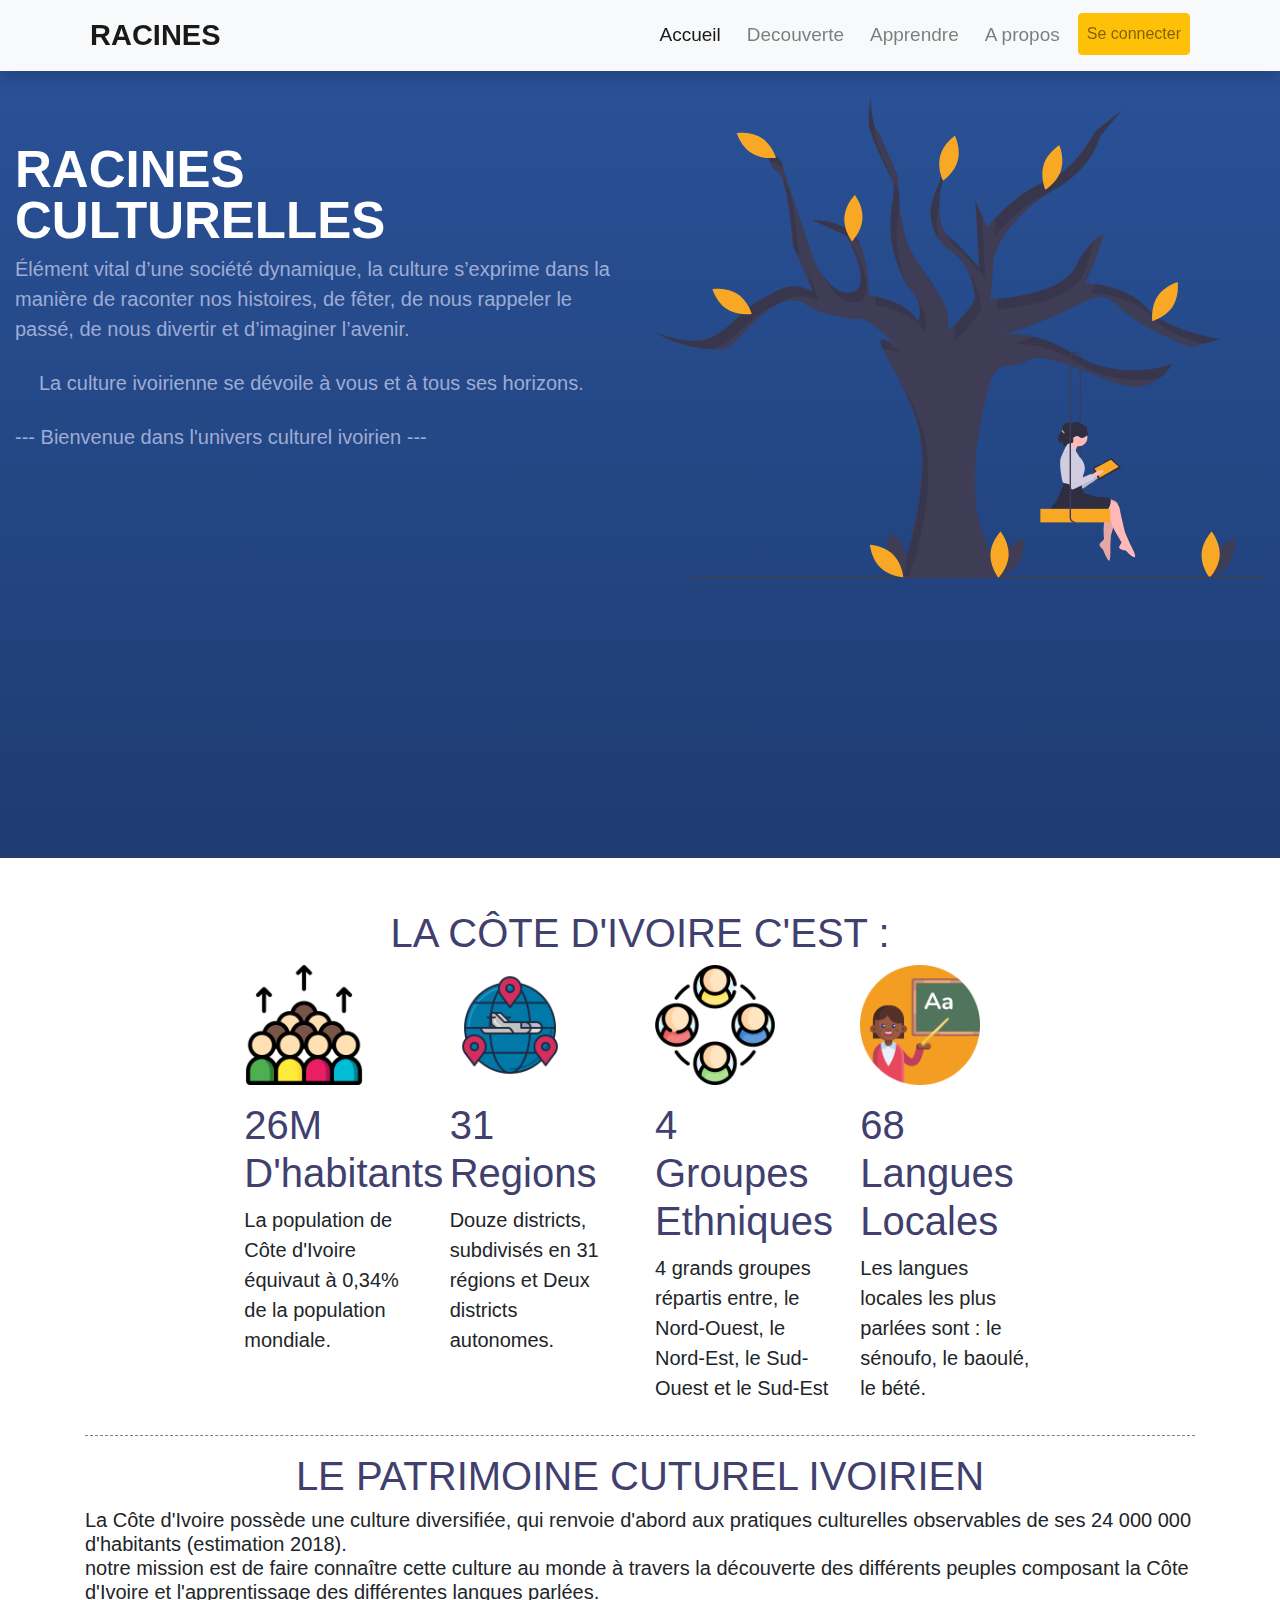
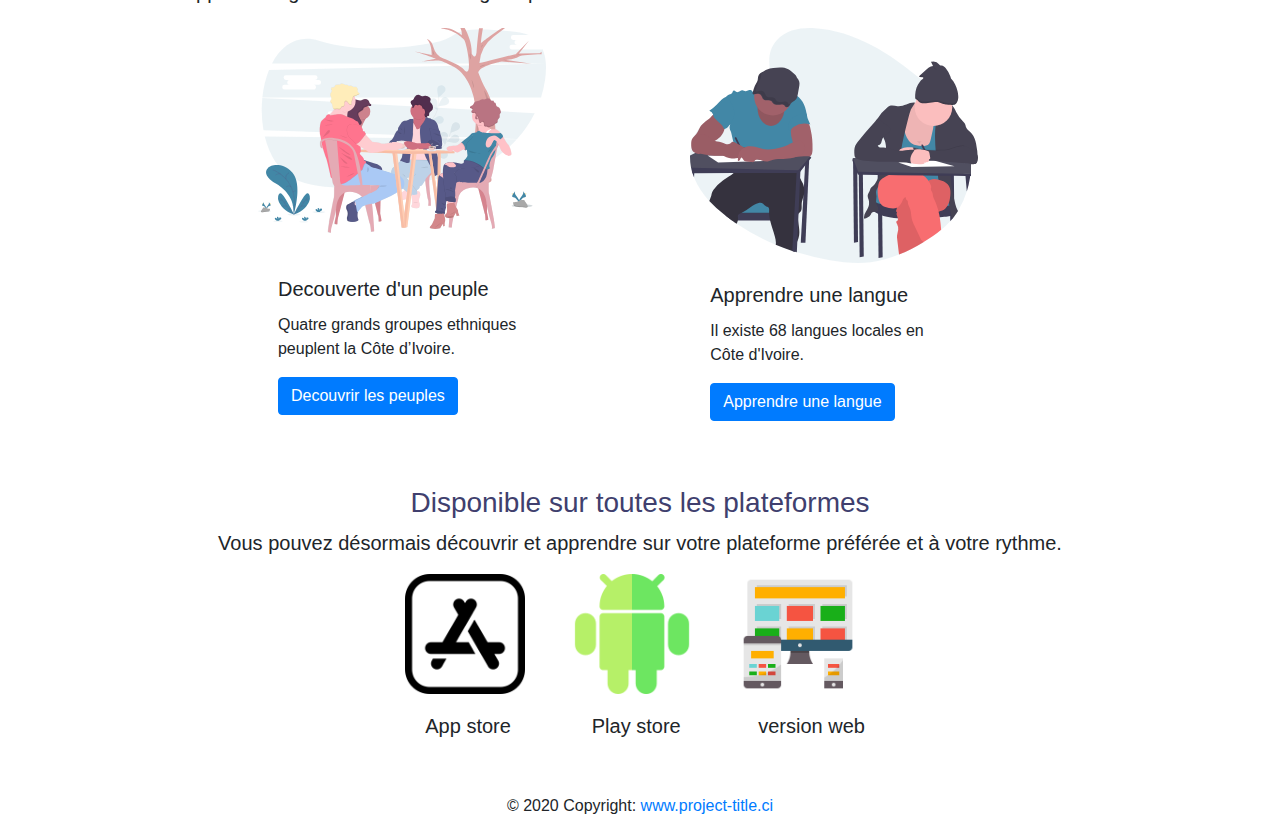
==== index.html @ 45c3d657 "decouverte update" ====
<!doctype html>
<html lang="fr">
  <head>
    <title>RACINES</title>
    <!-- Required meta tags -->
    <meta charset="utf-8">
    <meta name="viewport" content="width=device-width, initial-scale=1, shrink-to-fit=no">

    <!-- Bootstrap CSS -->
    <link rel="stylesheet" href="https://stackpath.bootstrapcdn.com/bootstrap/4.3.1/css/bootstrap.min.css" integrity="sha384-ggOyR0iXCbMQv3Xipma34MD+dH/1fQ784/j6cY/iJTQUOhcWr7x9JvoRxT2MZw1T" crossorigin="anonymous">
    <link rel="stylesheet" href="template/css/home.css">
  </head>
  <body>
      <!-- Navigation -->
      <nav class="navbar navbar-expand-lg navbar-light bg-light shadow fixed-top">
        <div class="container">
          <a class="navbar-brand name" href="#"> RACINES</a>
          <button class="navbar-toggler" type="button" data-toggle="collapse" data-target="#navbarResponsive" aria-controls="navbarResponsive" aria-expanded="false" aria-label="Toggle navigation">
                <span class="navbar-toggler-icon"></span>
              </button>
          <div class="collapse navbar-collapse" id="navbarResponsive">
            <ul class="navbar-nav ml-auto">
              <li class="nav-item active">
                <a class="nav-link" href="#">Accueil
                      <span class="sr-only">(current)</span>
                    </a>
              </li>
              <li class="nav-item">
                <a class="nav-link"  href="template/views/decouverte.html">Decouverte</a>
              </li>
              <li class="nav-item">
                <a class="nav-link" href="#">Apprendre</a>
              </li>
              <li class="nav-item">
                <a class="nav-link" href="#">A propos</a>
              </li>
              <li class="nav-item">
                <a class="nav-link btn btn-warning" href="#">Se connecter</a>
              </li>
            </ul>
          </div>
        </div>
      </nav>
      <header>
          <div class="container-fluid py-5 mt-5 home-bg">
              <div class="row">
                  <div class="col-md-6">
                      <div class="app-text mt-5">
                        
                        <h1 class="title">RACINES<br>CULTURELLES</h1>
                        <p class="lead culture">Élément vital d’une société dynamique, la culture s’exprime dans la manière de raconter nos histoires, de fêter, de nous rappeler le passé, de nous divertir et d’imaginer l’avenir.</p>
                        <p class="lead m-4 culture"> 
                          La culture ivoirienne se dévoile à vous et à tous ses horizons.</p>
                        <p class="lead gold">--- Bienvenue dans l'univers culturel ivoirien ---</p>
                     </div>
                  </div>
                  <div class="col-md-6">
                    <img src="template/images/tree.svg" class="img-fluid">
                  </div>
              </div>
          </div>
      </header>
      <div class="container mt-5 text-center">
        <div class="row">
          <div class="col-md-12">
            <h1 class="title" >LA CÔTE D'IVOIRE C'EST : </h1>
          </div>
        </div>
      </div>
      <div class="container">
        <div class="row stats-center">
          <div class="col-xs-12 col-md-3">
            <img src="template/images/population.png" class="stats">
            <h1 class="title mt-3">26M<br> D'habitants</h1>
            <p class="lead">La population de Côte d'Ivoire équivaut à 0,34% de la population mondiale.</p>
          </div>
          <div class="col-xs-12 col-md-3">
            <img src="template/images/region.png" class="stats">
            <h1 class="title mt-3">31<br> Regions</h1>
            <p class="lead">Douze districts, subdivisés en 31 régions et Deux districts autonomes.</p>
          </div>
          <div class="col-xs-12 col-md-3">
            <img src="template/images/groups.png" class="stats">
            <h1 class="title mt-3">4 Groupes<br> Ethniques</h1>
            <p class="lead">4 grands groupes répartis entre, le Nord-Ouest, le Nord-Est, le Sud-Ouest et le Sud-Est</p>
          </div>
          <div class="col-xs-12 col-md-3">
            <img src="template/images/languages.png" class="stats">
            <h1 class="title mt-3">68 Langues<br>Locales</h1>
            <p class="lead">Les langues locales les plus parlées sont : le sénoufo, le baoulé, le bété.</p>
          </div>
        </div>
      </div>
      <div class="container">
        <hr class="dotted">
        <h1 class="title text-center" >LE PATRIMOINE CUTUREL IVOIRIEN </h1>
      </div>
      <div class="container">
        <h2 class="lead">La Côte d'Ivoire possède une culture diversifiée, qui renvoie d'abord aux pratiques culturelles observables de ses 24 000 000 d'habitants (estimation 2018).<br>
          notre mission est de faire connaître cette culture au monde à travers la découverte des différents peuples composant la Côte d'Ivoire et l'apprentissage des différentes langues parlées.</h2>
      </div>

      <div class="container">
        <div class="row p-3 justify-content-center center">
            <div class="col-md-5 mb-3">
              <div class="card border-0 box" style="width: 18rem;">
                  <img class="card-img-top" src="template/images/meet.svg" alt="Card image cap">
                  <div class="card-body">
                    <h5 class="card-title title-color"><br>Decouverte d'un peuple</h5>
                    <p class="card-text">Quatre grands groupes ethniques peuplent la Côte d’Ivoire.</p>
                    <a href="#" class="btn btn-primary">Decouvrir les peuples</a>
                  </div>
                </div>
            </div>
            <div class="col-md-5">
              <div class="card border-0 box" style="width: 18rem;">
                  <img class="card-img-top" src="template/images/exams.svg" alt="Card image cap">
                  <div class="card-body">
                    <h5 class="card-title title-color">Apprendre une langue</h5>
                    <p class="card-text"> Il existe 68 langues locales en Côte d'Ivoire.</p>
                    <a href="#" class="btn btn-primary">Apprendre une langue</a>
                  </div>
                </div>
          </div>
        </div>
    </div>

    <div class="container mt-3">
        <div class="row">
            <div class="col">
                <h3 class="text-center title">Disponible sur toutes les plateformes</h3>
                <p class="lead text-center">Vous pouvez désormais découvrir et apprendre sur votre plateforme préférée et à votre rythme.</p>
            </div>
        </div>
    </div>
    <div class="container">
        <div class="row justify-content-center m-center">
            <div class="col-md-3 mb-2 ">
              <div class="card border-0" style="width: 18rem;">
                  <img class="stats" src="template/images/app-store.png" alt="Card image cap">
                  <div class="card-body">
                    <h5 class="card-title">App store</h5>
                  </div>
                </div>
            </div>
            <div class="col-md-3 mb-2">
              <div class="card border-0" style="width: 18rem;">
                  <img class="stats" src="template/images/android.png" alt="Card image cap">
                  <div class="card-body">
                    <h5 class="card-title ">Play store</h5>
                  </div>
                </div>
          </div>
          <div class="col-md-3 mb-2 ">
              <div class="card border-0" style="width: 18rem;">
                  <img class="stats" src="template/images/design.png" alt="Card image cap" >
                  <div class="card-body">
                    <h5 class="card-title">version web</h5>
                  </div>
                </div>
          </div>
        </div>
    </div>

  <!-- Footer -->

<!-- Footer -->
    <!-- Optional JavaScript -->
    <!-- jQuery first, then Popper.js, then Bootstrap JS -->
    <script src="https://code.jquery.com/jquery-3.3.1.slim.min.js" integrity="sha384-q8i/X+965DzO0rT7abK41JStQIAqVgRVzpbzo5smXKp4YfRvH+8abtTE1Pi6jizo" crossorigin="anonymous"></script>
    <script src="https://cdnjs.cloudflare.com/ajax/libs/popper.js/1.14.7/umd/popper.min.js" integrity="sha384-UO2eT0CpHqdSJQ6hJty5KVphtPhzWj9WO1clHTMGa3JDZwrnQq4sF86dIHNDz0W1" crossorigin="anonymous"></script>
    <script src="https://stackpath.bootstrapcdn.com/bootstrap/4.3.1/js/bootstrap.min.js" integrity="sha384-JjSmVgyd0p3pXB1rRibZUAYoIIy6OrQ6VrjIEaFf/nJGzIxFDsf4x0xIM+B07jRM" crossorigin="anonymous"></script>
  </body>
  <footer class="page-footer font-small blue">

    <!-- Copyright -->
    <div class="footer-copyright text-center py-3">© 2020 Copyright:
      <a href="#"> www.project-title.ci</a>
    </div>
    <!-- Copyright -->
  
  </footer>
    
  </div>
</html>
---- template/css/home.css ----
*{
    margin: 0;
    padding: 0;
    box-sizing: border-box;
    font-family: 'Nunito', sans-serif;
}
.nav-item 
{
    font-size: 19px;
    font-weight: 500;
    padding: 5px;
}
.text-h3{
    font-size: 17px;
    font-weight: 400;
    letter-spacing: 2px;
}

.app-text h1{
    font-size: 51px;
    margin-top: 30px;
    color: white;
    font-weight: 700;
    line-height: 1;
}
.center {         
    margin-left: 5%;      
    width: auto;
}

.m-center {         
    margin-left: 20%;      
    margin-right: 20%;
    width: auto;
}
.stats-center {         
    margin-left: 13%;      
    margin-right: 13%;
    width: auto;
}
.gold
{
    color: #9facd5;
}

.home-bg{
    background-image: linear-gradient(to top, #1e3c72 0%, #1e3c72 1%, #2a5298 100%);
    min-height: 90vh;
}
.dec-bg{
    background-image: linear-gradient(to top, #1e3c72 0%, #1e3c72 1%, #2a5298 100%);
    min-height: 35vh;
}
body
{
    
}
.stats{
    width: 120px;
    height: auto;
}
.name
{
    font-size: 29px;
    font-weight: 700;
    color: red;
    padding: 5px;;
    font-family: sans-serif;
}

.title
{
    color: #403f6e;
    font-weight: 200;
    margin-top: 3px;
}
.dotted
{
  border-top: 1px dashed;
}

.culture
{
    color: #9facd5;
}
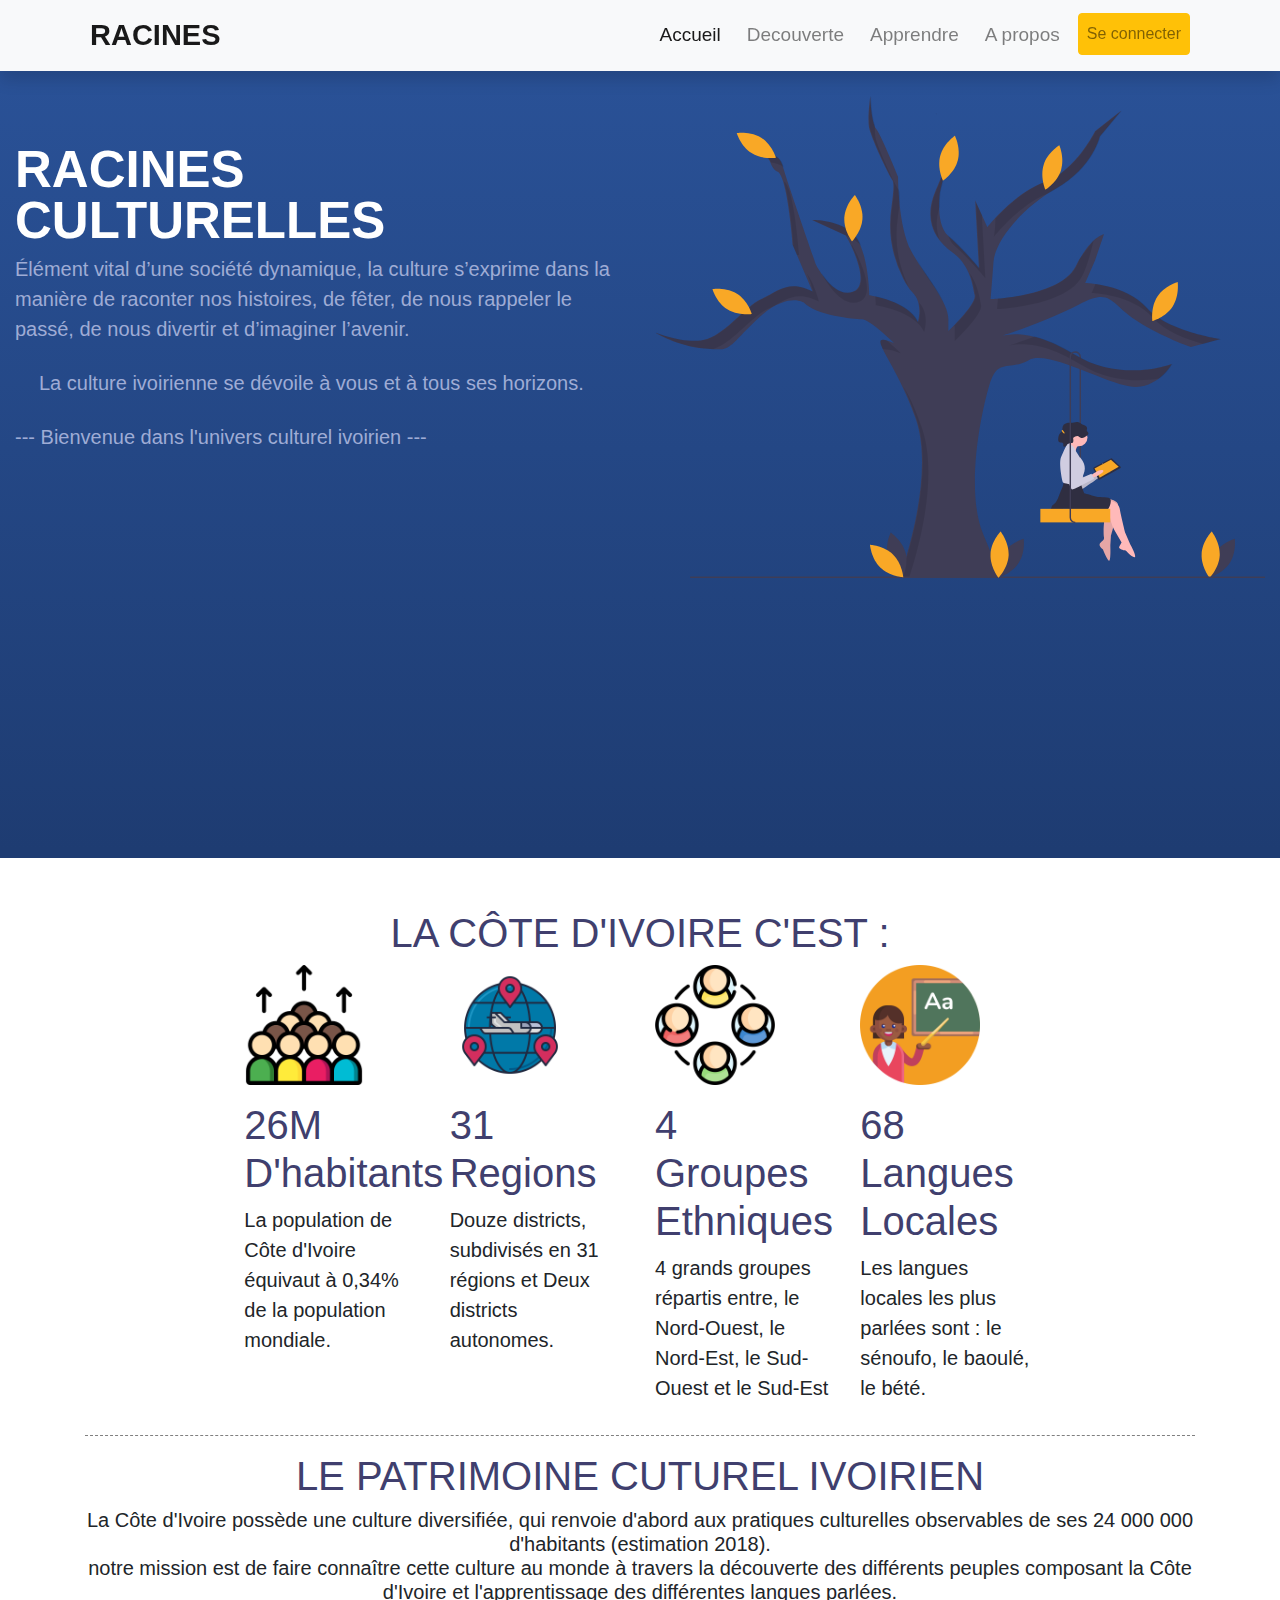
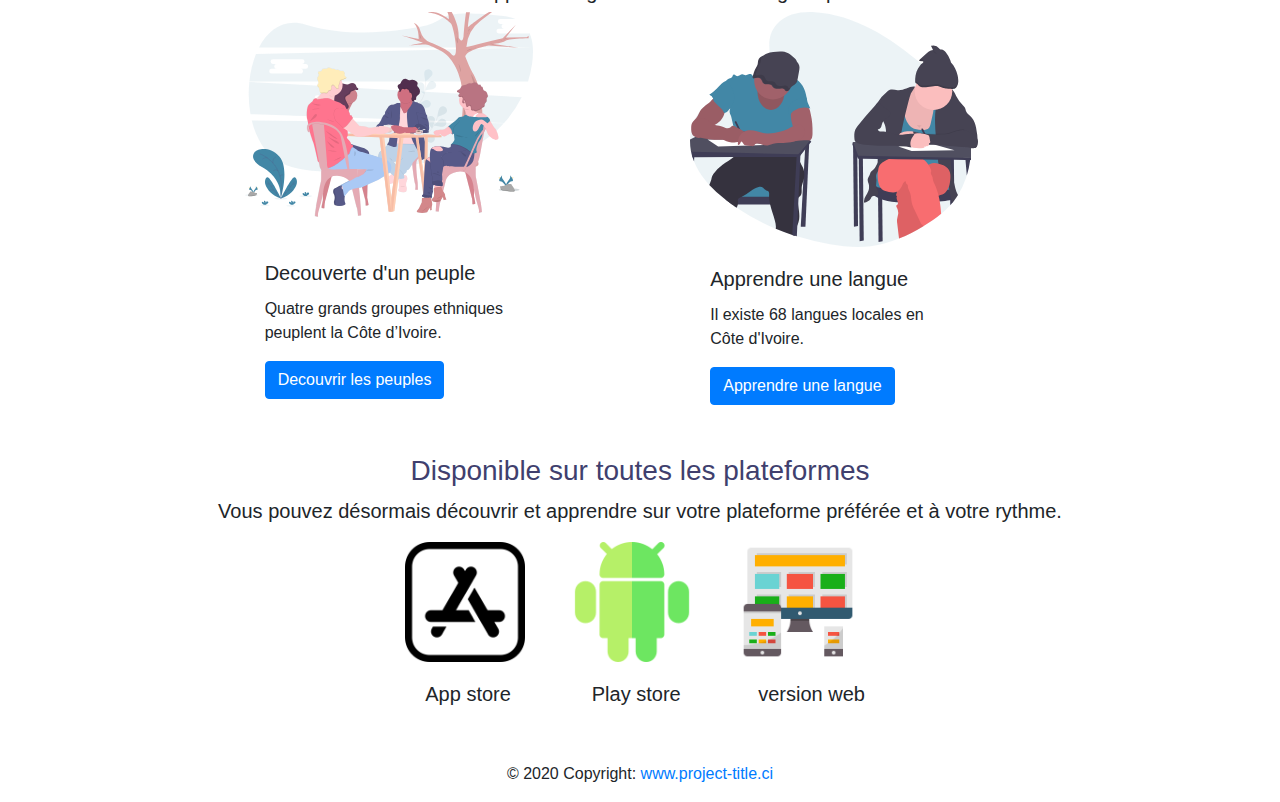
==== commit 77326555: "decouverte update" ====
--- a/index.html
+++ b/index.html
@@ -96,12 +96,12 @@
         <h1 class="title text-center" >LE PATRIMOINE CUTUREL IVOIRIEN </h1>
       </div>
       <div class="container">
-        <h2 class="lead">La Côte d'Ivoire possède une culture diversifiée, qui renvoie d'abord aux pratiques culturelles observables de ses 24 000 000 d'habitants (estimation 2018).<br>
+        <h2 class="lead text-center">La Côte d'Ivoire possède une culture diversifiée, qui renvoie d'abord aux pratiques culturelles observables de ses 24 000 000 d'habitants (estimation 2018).<br>
           notre mission est de faire connaître cette culture au monde à travers la découverte des différents peuples composant la Côte d'Ivoire et l'apprentissage des différentes langues parlées.</h2>
       </div>
 
       <div class="container">
-        <div class="row p-3 justify-content-center center">
+        <div class="row justify-content-center center">
             <div class="col-md-5 mb-3">
               <div class="card border-0 box" style="width: 18rem;">
                   <img class="card-img-top" src="template/images/meet.svg" alt="Card image cap">
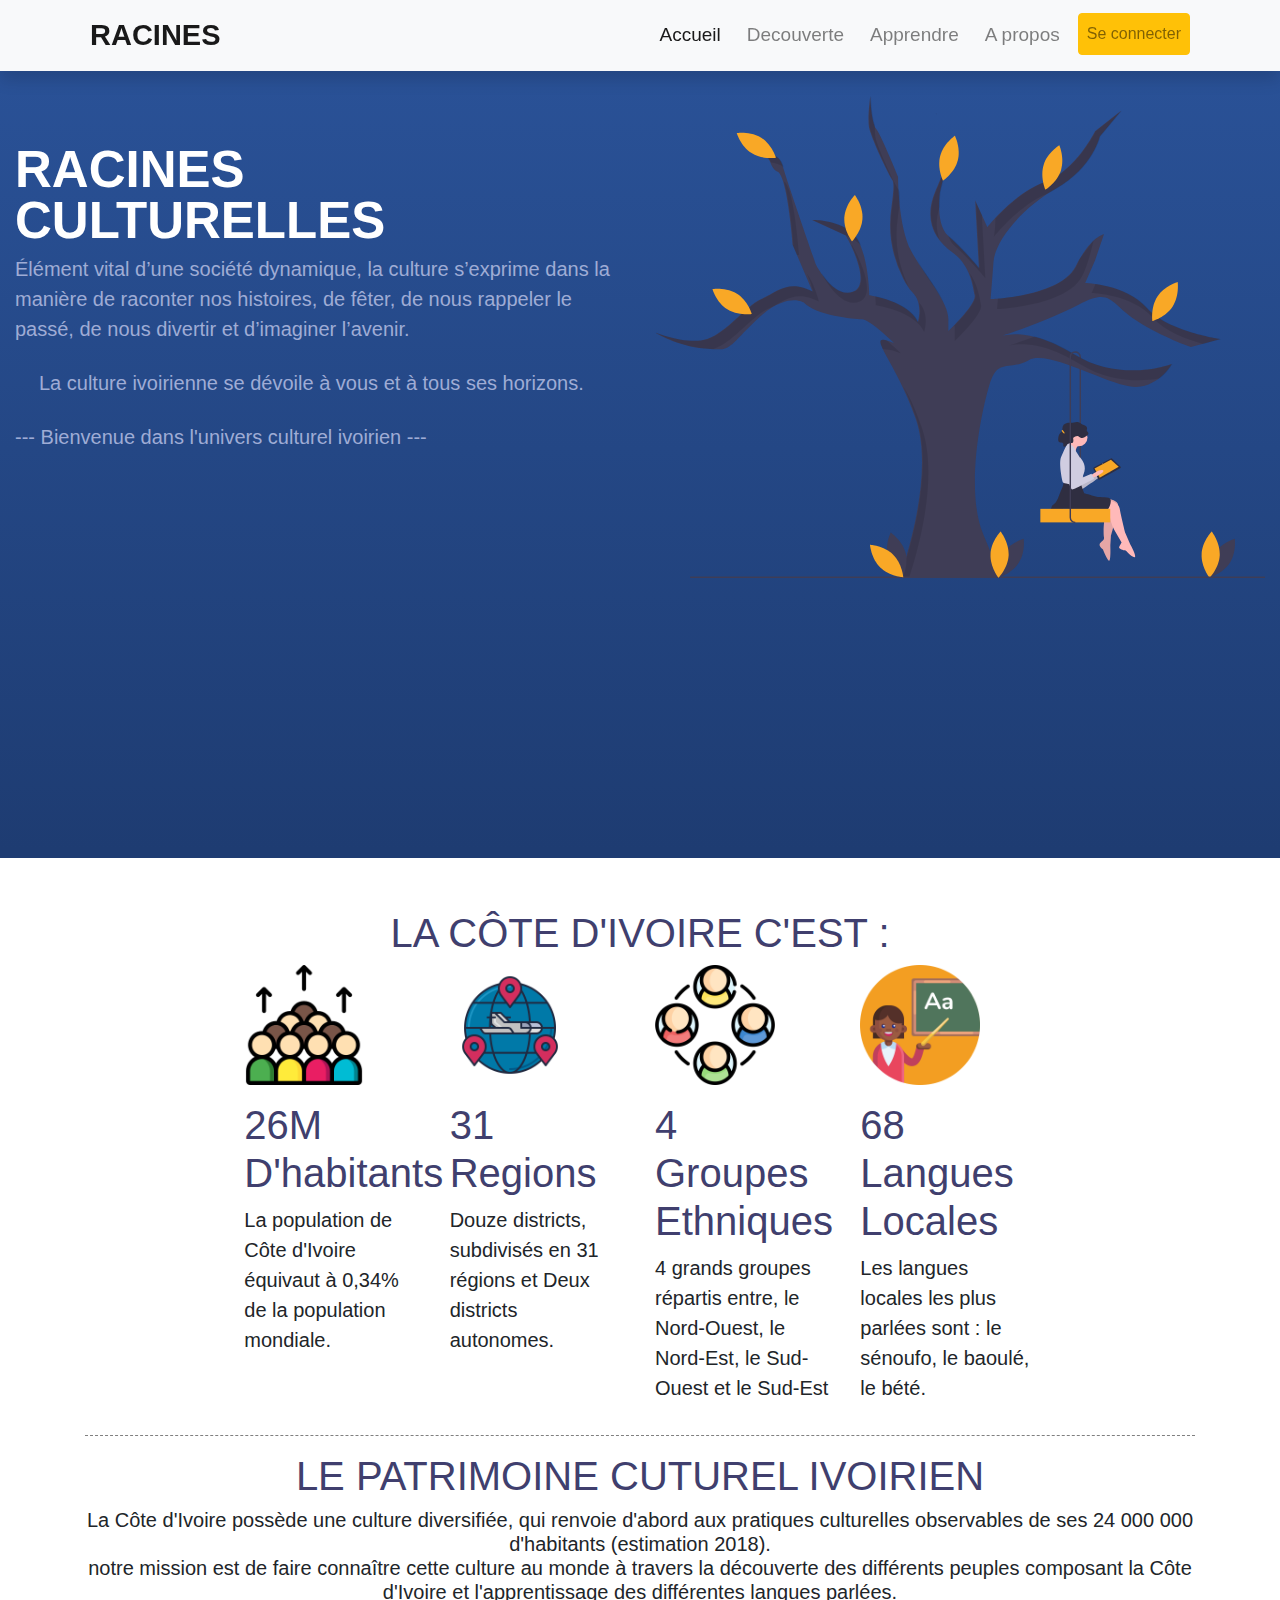
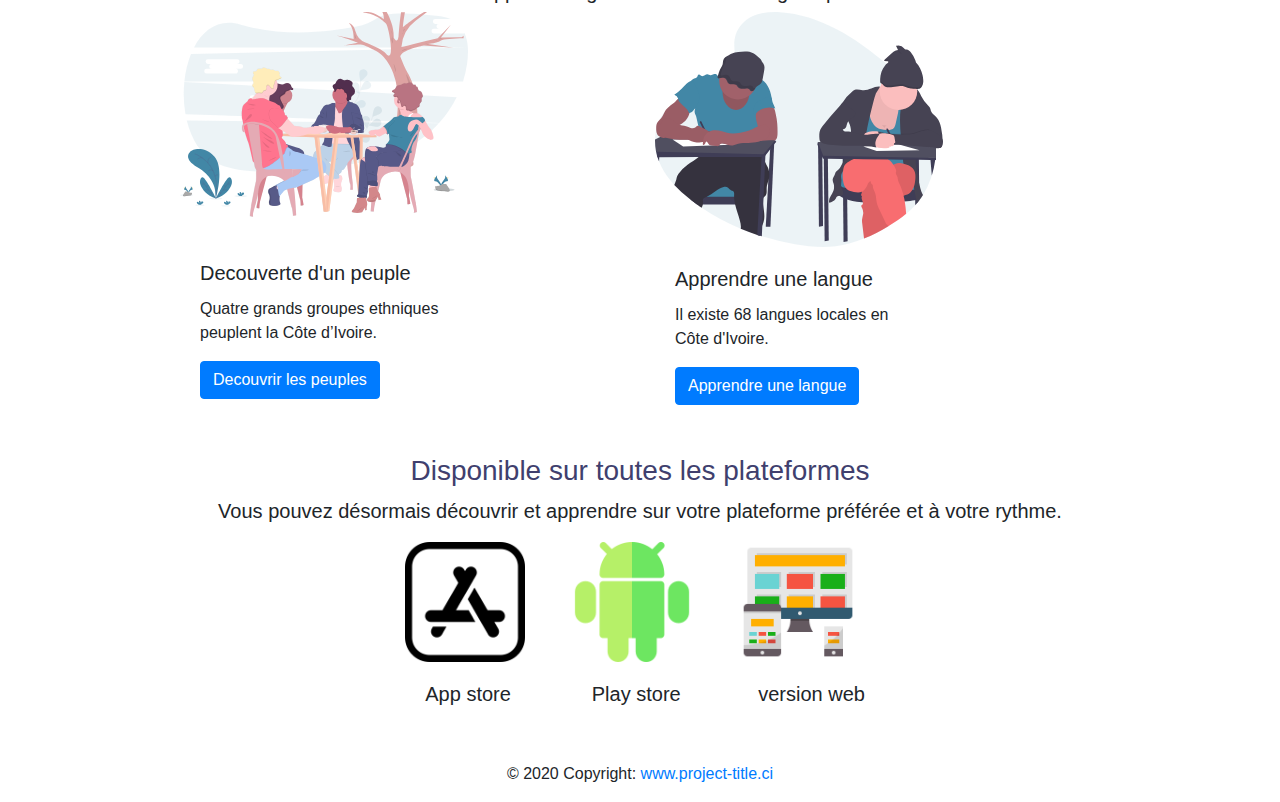
==== commit 19828f9d: "decouverte update" ====
--- a/index.html
+++ b/index.html
@@ -101,7 +101,7 @@
       </div>
 
       <div class="container">
-        <div class="row justify-content-center center">
+        <div class="row justify-content-center">
             <div class="col-md-5 mb-3">
               <div class="card border-0 box" style="width: 18rem;">
                   <img class="card-img-top" src="template/images/meet.svg" alt="Card image cap">
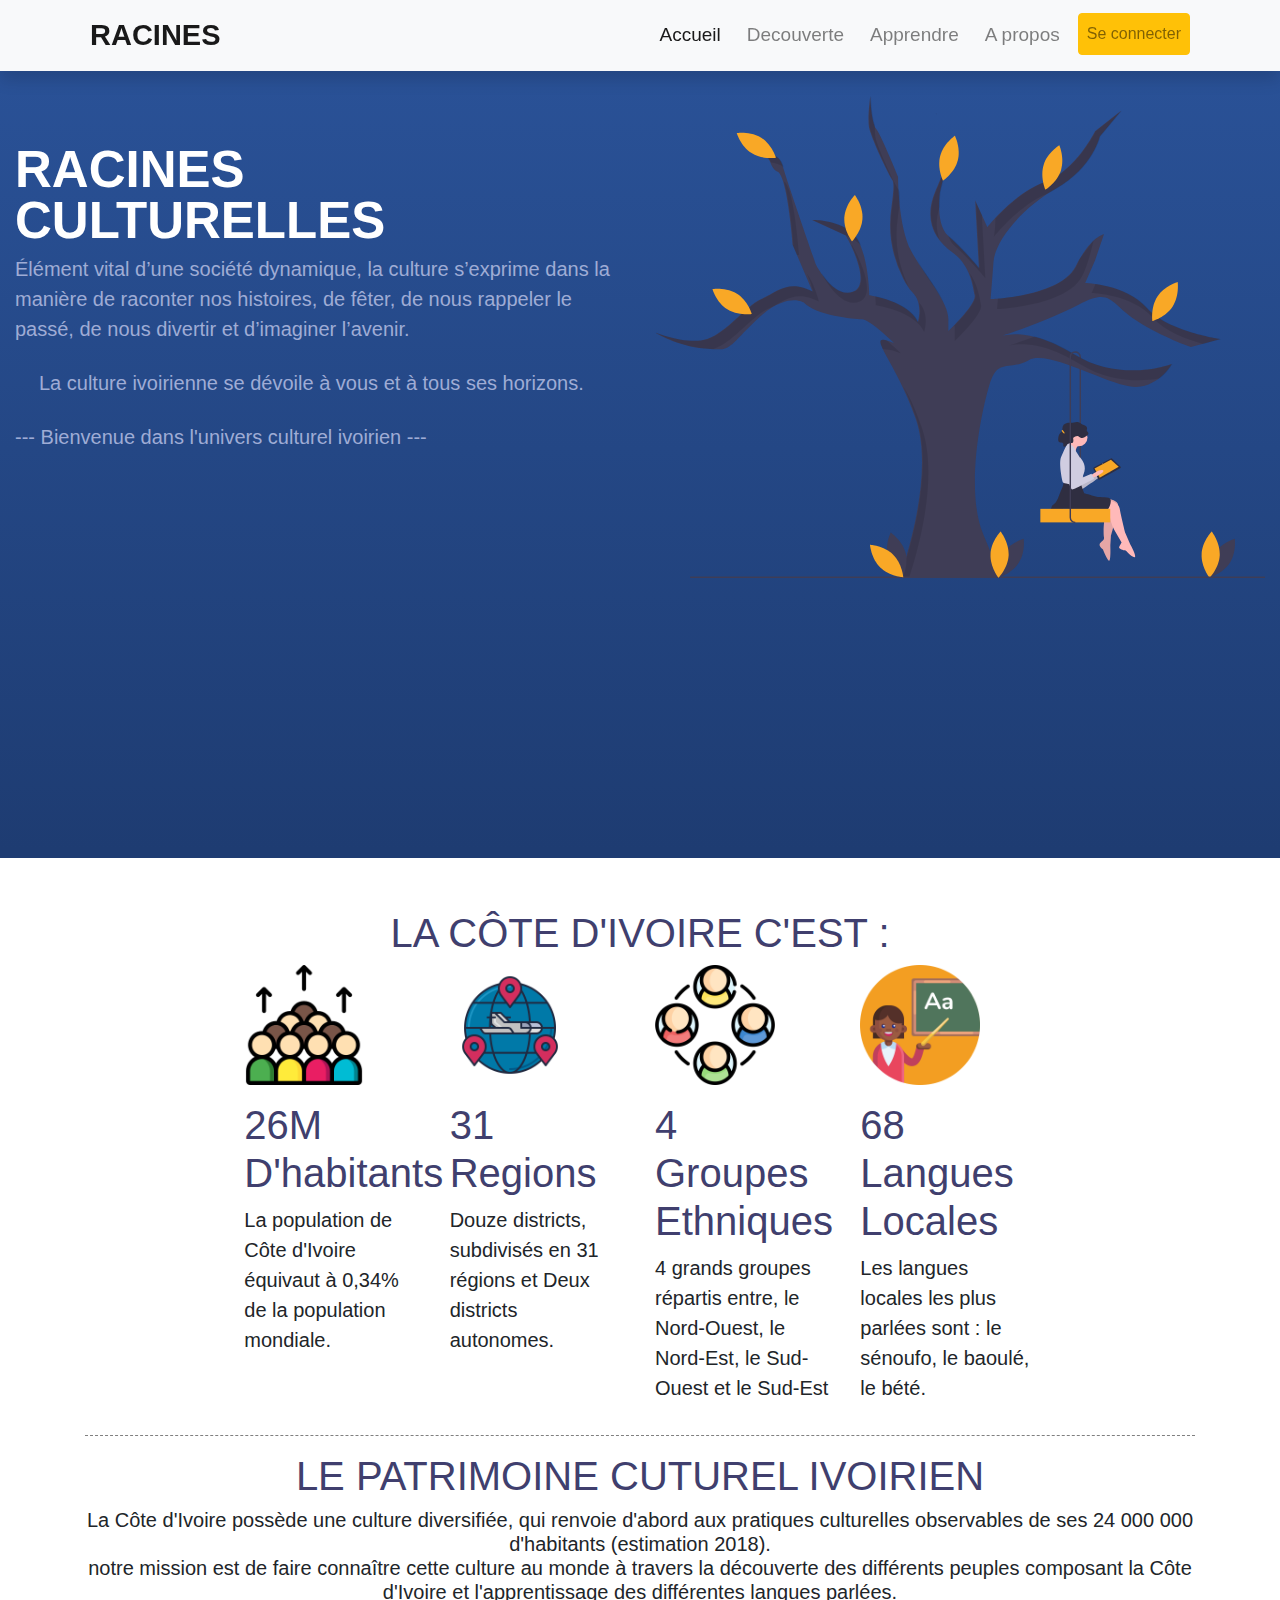
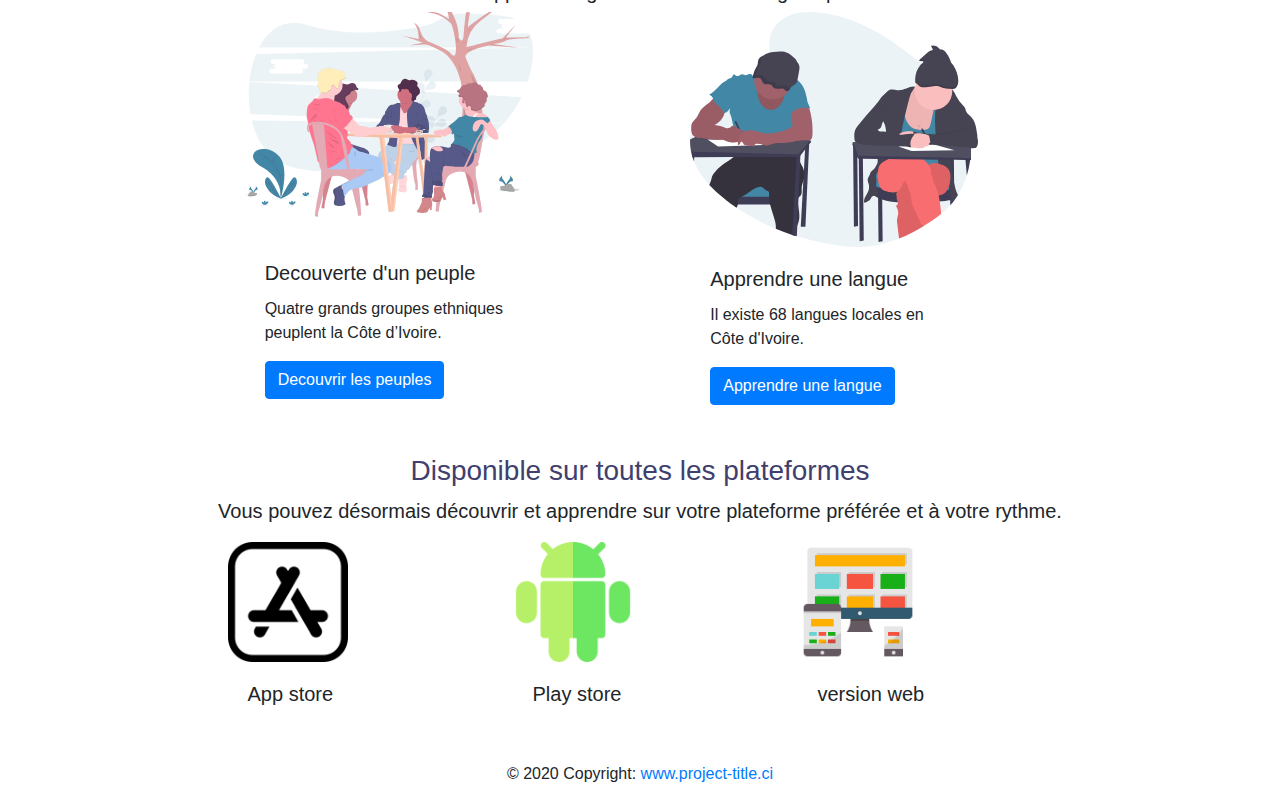
==== commit ad6c818e: "decouverte update" ====
--- a/index.html
+++ b/index.html
@@ -101,7 +101,7 @@
       </div>
 
       <div class="container">
-        <div class="row justify-content-center">
+        <div class="row justify-content-center center">
             <div class="col-md-5 mb-3">
               <div class="card border-0 box" style="width: 18rem;">
                   <img class="card-img-top" src="template/images/meet.svg" alt="Card image cap">
--- a/template/css/home.css
+++ b/template/css/home.css
@@ -29,9 +29,7 @@
 }
 
 .m-center {         
-    margin-left: 20%;      
-    margin-right: 20%;
-    width: auto;
+    
 }
 .stats-center {         
     margin-left: 13%;      
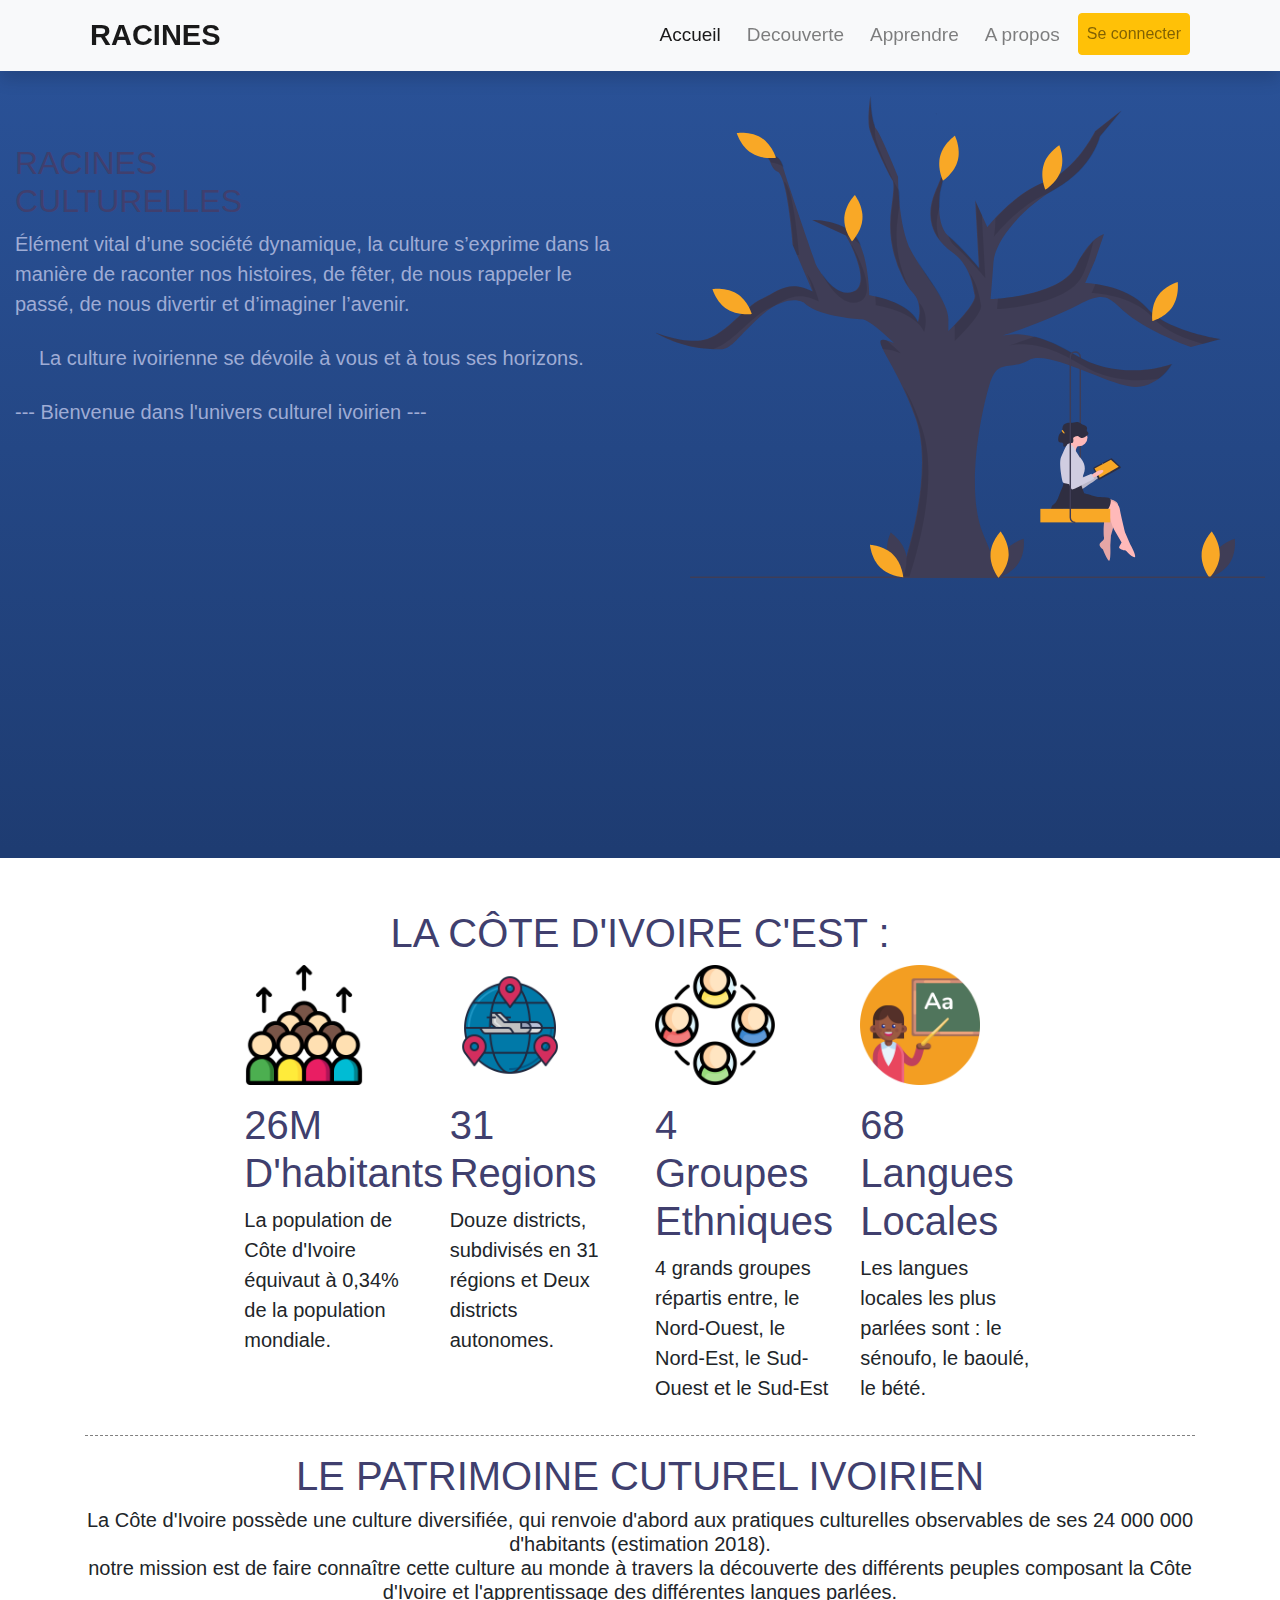
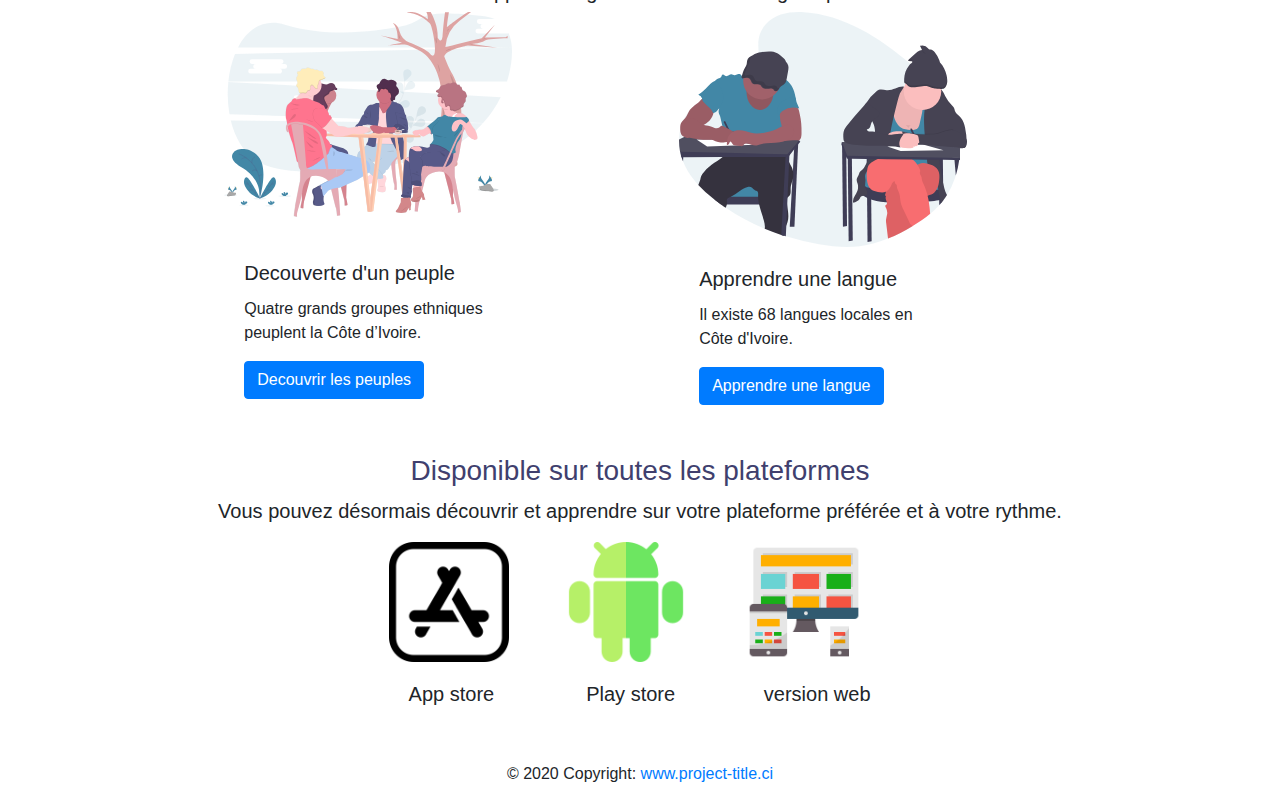
==== commit 02369d3c: "decouverte update" ====
--- a/index.html
+++ b/index.html
@@ -47,7 +47,7 @@
                   <div class="col-md-6">
                       <div class="app-text mt-5">
                         
-                        <h1 class="title">RACINES<br>CULTURELLES</h1>
+                        <h2 class="title">RACINES<br>CULTURELLES</h2>
                         <p class="lead culture">Élément vital d’une société dynamique, la culture s’exprime dans la manière de raconter nos histoires, de fêter, de nous rappeler le passé, de nous divertir et d’imaginer l’avenir.</p>
                         <p class="lead m-4 culture"> 
                           La culture ivoirienne se dévoile à vous et à tous ses horizons.</p>
--- a/template/css/home.css
+++ b/template/css/home.css
@@ -24,12 +24,14 @@
     line-height: 1;
 }
 .center {         
-    margin-left: 5%;      
+    margin-left: 3%;      
     width: auto;
 }
 
 .m-center {         
-    
+    margin-left: 18%;      
+    margin-right: 18%;
+    width: auto;
 }
 .stats-center {         
     margin-left: 13%;      
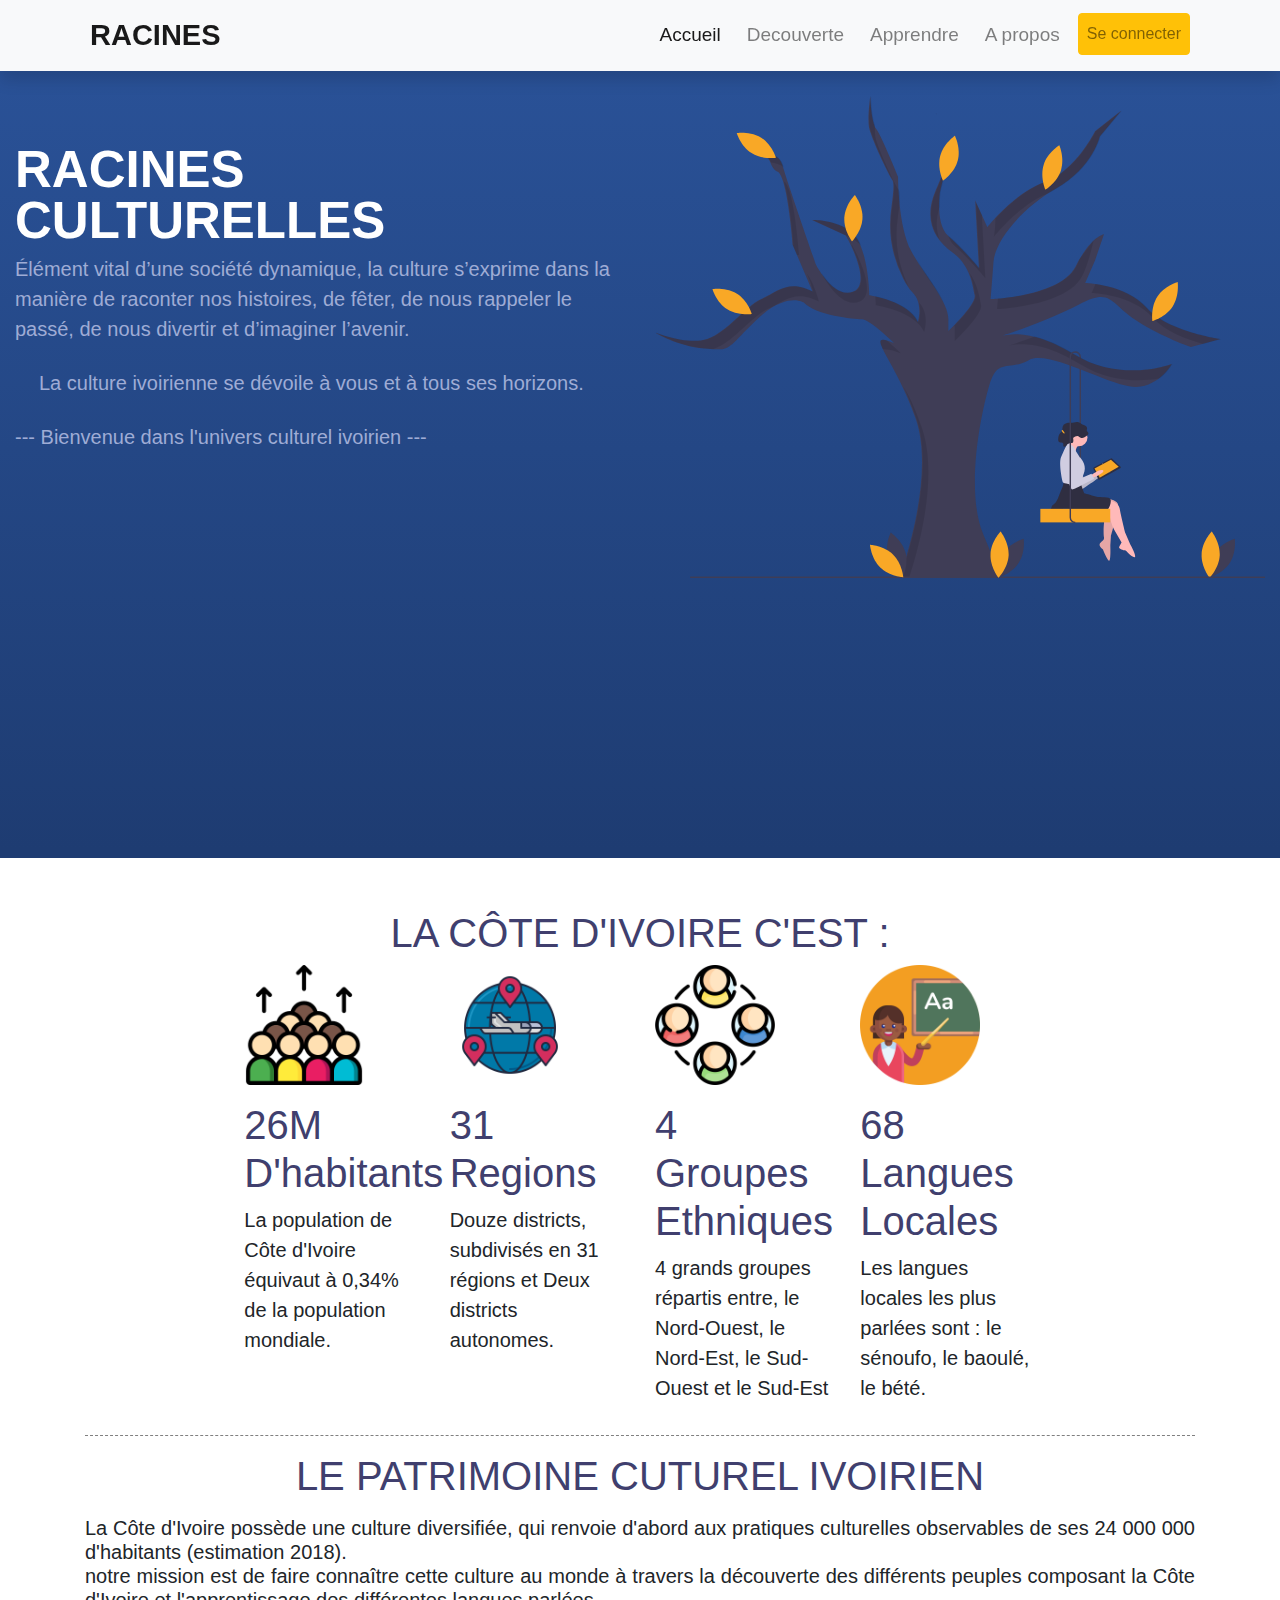
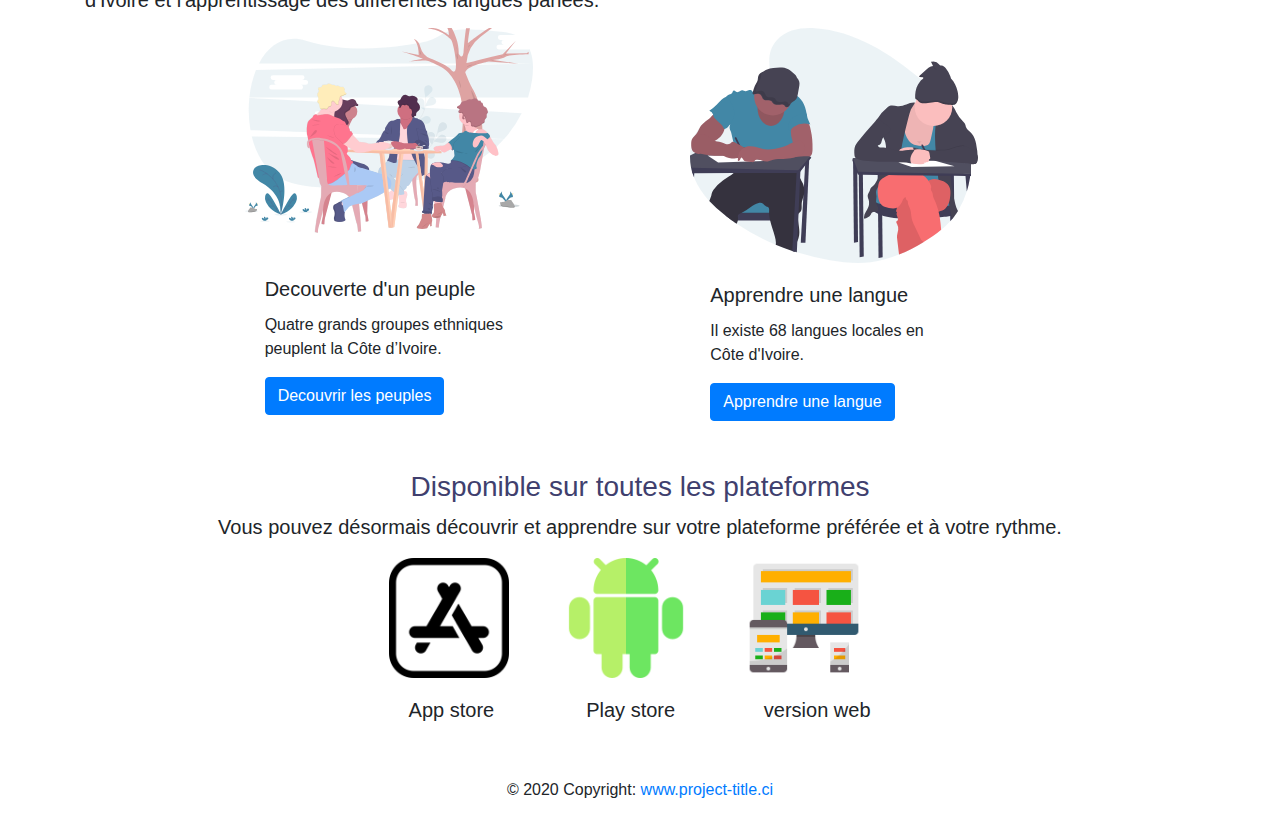
==== commit 8d98f98a: "decouverte update" ====
--- a/index.html
+++ b/index.html
@@ -95,12 +95,12 @@
         <hr class="dotted">
         <h1 class="title text-center" >LE PATRIMOINE CUTUREL IVOIRIEN </h1>
       </div>
-      <div class="container">
-        <h2 class="lead text-center">La Côte d'Ivoire possède une culture diversifiée, qui renvoie d'abord aux pratiques culturelles observables de ses 24 000 000 d'habitants (estimation 2018).<br>
+      <div class="container mt-3">
+        <h2 class="lead text-justify">La Côte d'Ivoire possède une culture diversifiée, qui renvoie d'abord aux pratiques culturelles observables de ses 24 000 000 d'habitants (estimation 2018).<br>
           notre mission est de faire connaître cette culture au monde à travers la découverte des différents peuples composant la Côte d'Ivoire et l'apprentissage des différentes langues parlées.</h2>
       </div>
 
-      <div class="container">
+      <div class="container mt-3">
         <div class="row justify-content-center center">
             <div class="col-md-5 mb-3">
               <div class="card border-0 box" style="width: 18rem;">
--- a/template/css/home.css
+++ b/template/css/home.css
@@ -16,7 +16,7 @@
     letter-spacing: 2px;
 }
 
-.app-text h1{
+.app-text h2{
     font-size: 51px;
     margin-top: 30px;
     color: white;
@@ -24,7 +24,7 @@
     line-height: 1;
 }
 .center {         
-    margin-left: 3%;      
+    margin-left: 5%;      
     width: auto;
 }
 
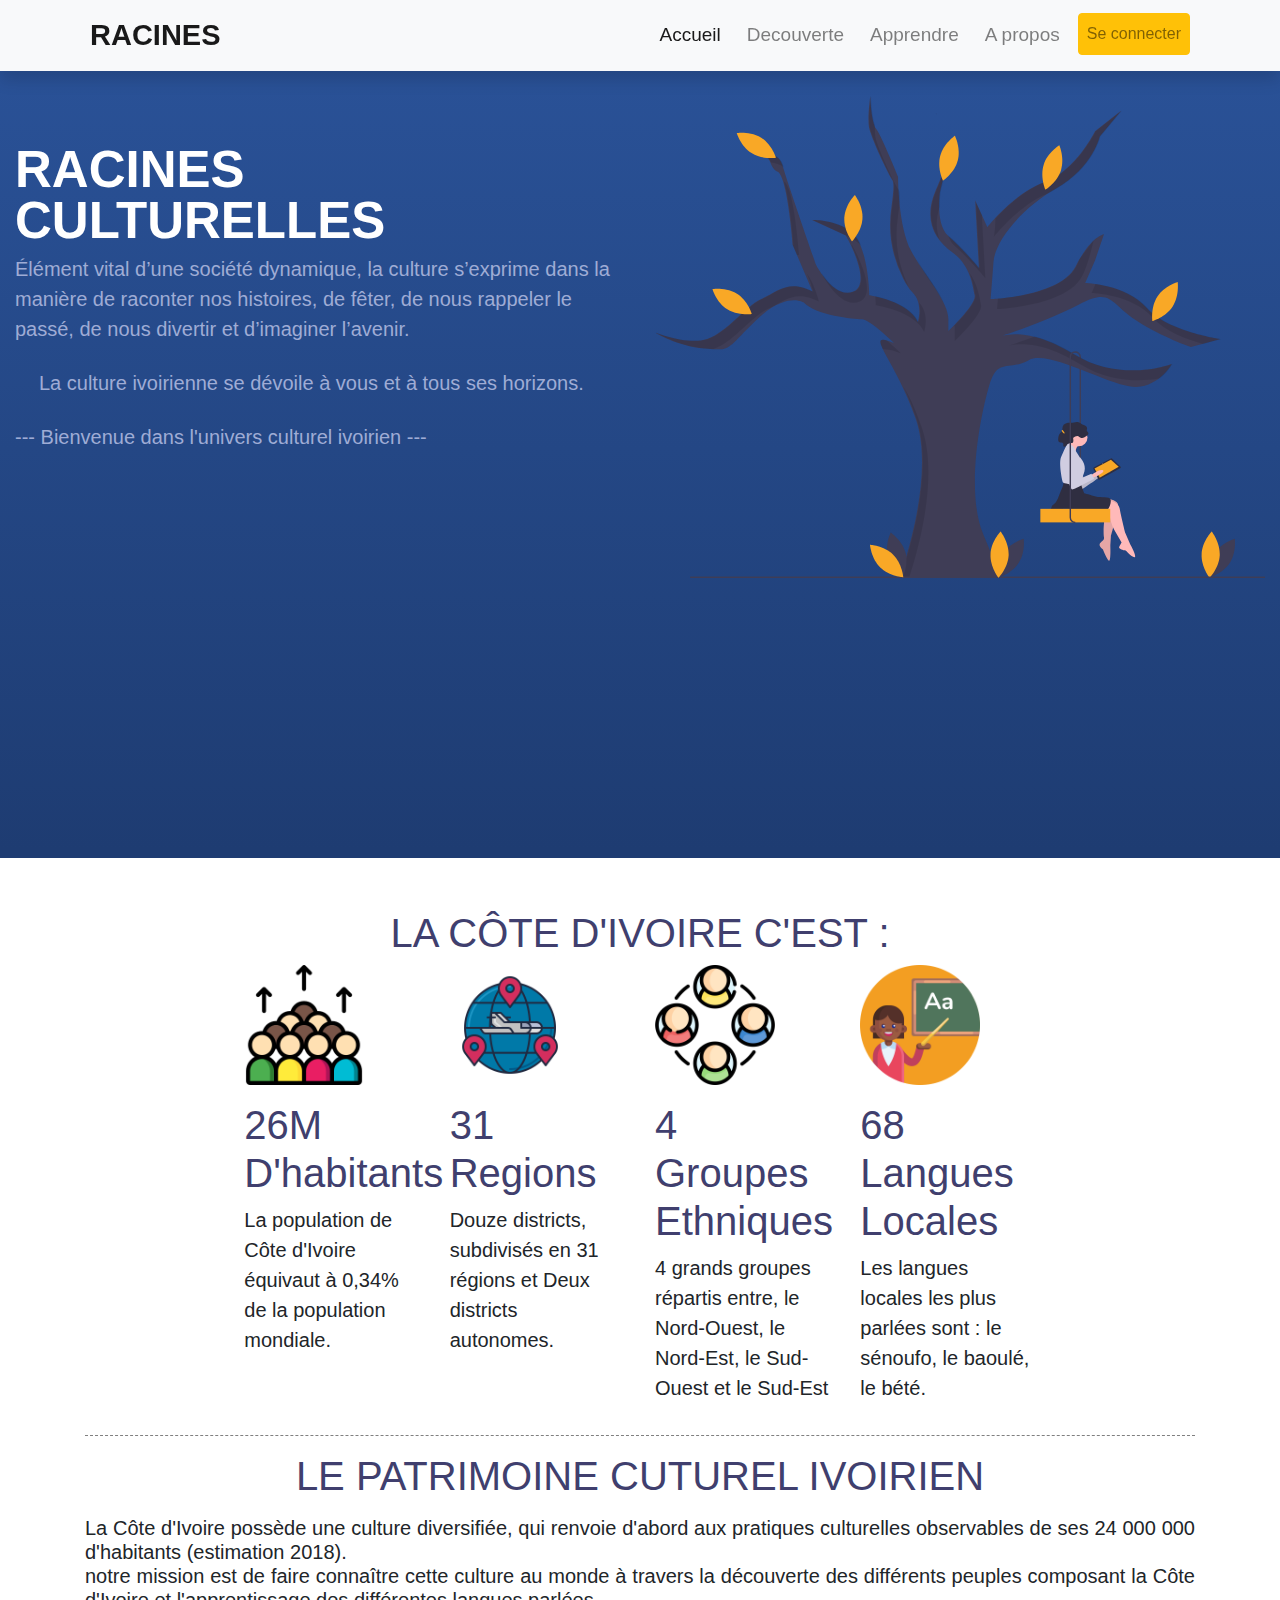
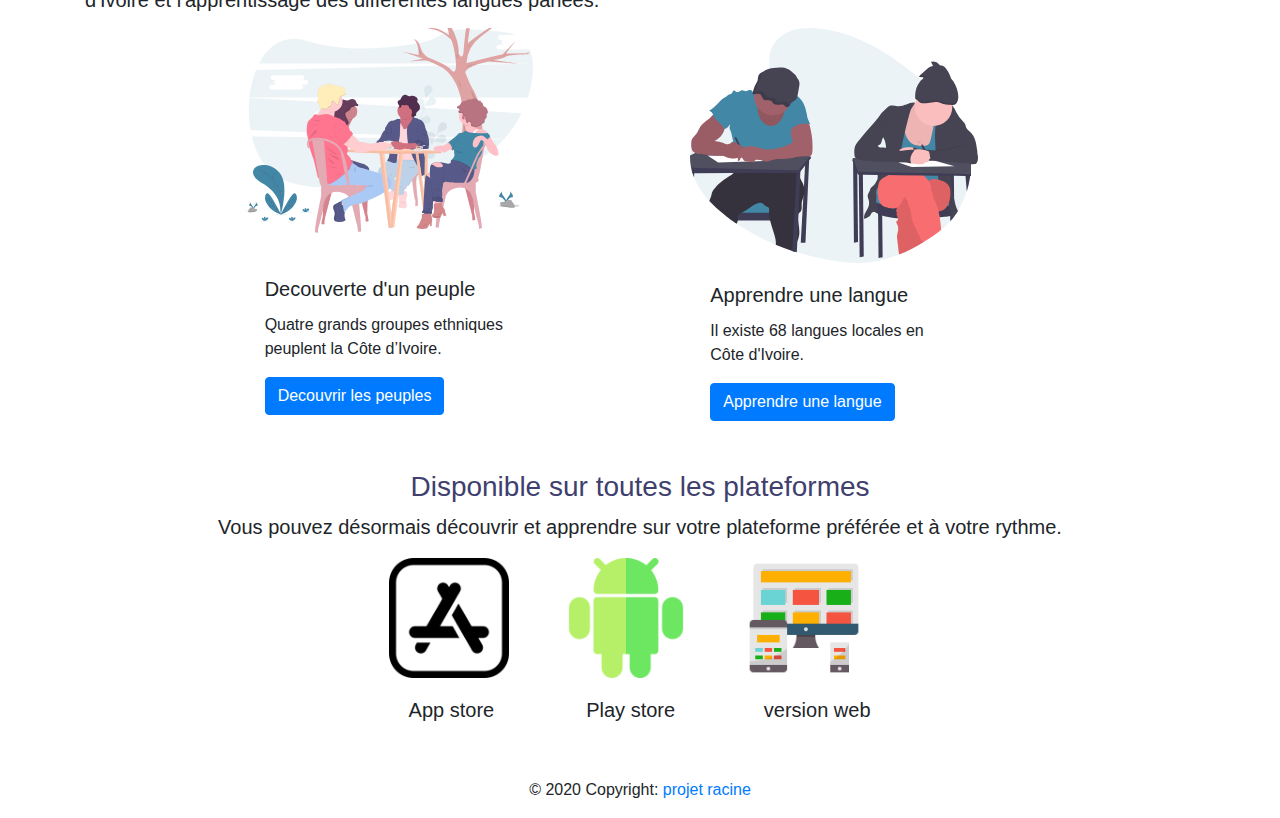
==== commit f95206b2: "Update index.html" ====
--- a/index.html
+++ b/index.html
@@ -108,7 +108,7 @@
                   <div class="card-body">
                     <h5 class="card-title title-color"><br>Decouverte d'un peuple</h5>
                     <p class="card-text">Quatre grands groupes ethniques peuplent la Côte d’Ivoire.</p>
-                    <a href="#" class="btn btn-primary">Decouvrir les peuples</a>
+                    <a href="template/views/decouverte.html" class="btn btn-primary">Decouvrir les peuples</a>
                   </div>
                 </div>
             </div>
@@ -175,7 +175,7 @@
 
     <!-- Copyright -->
     <div class="footer-copyright text-center py-3">© 2020 Copyright:
-      <a href="#"> www.project-title.ci</a>
+      <a href="#">projet racine</a>
     </div>
     <!-- Copyright -->
   
